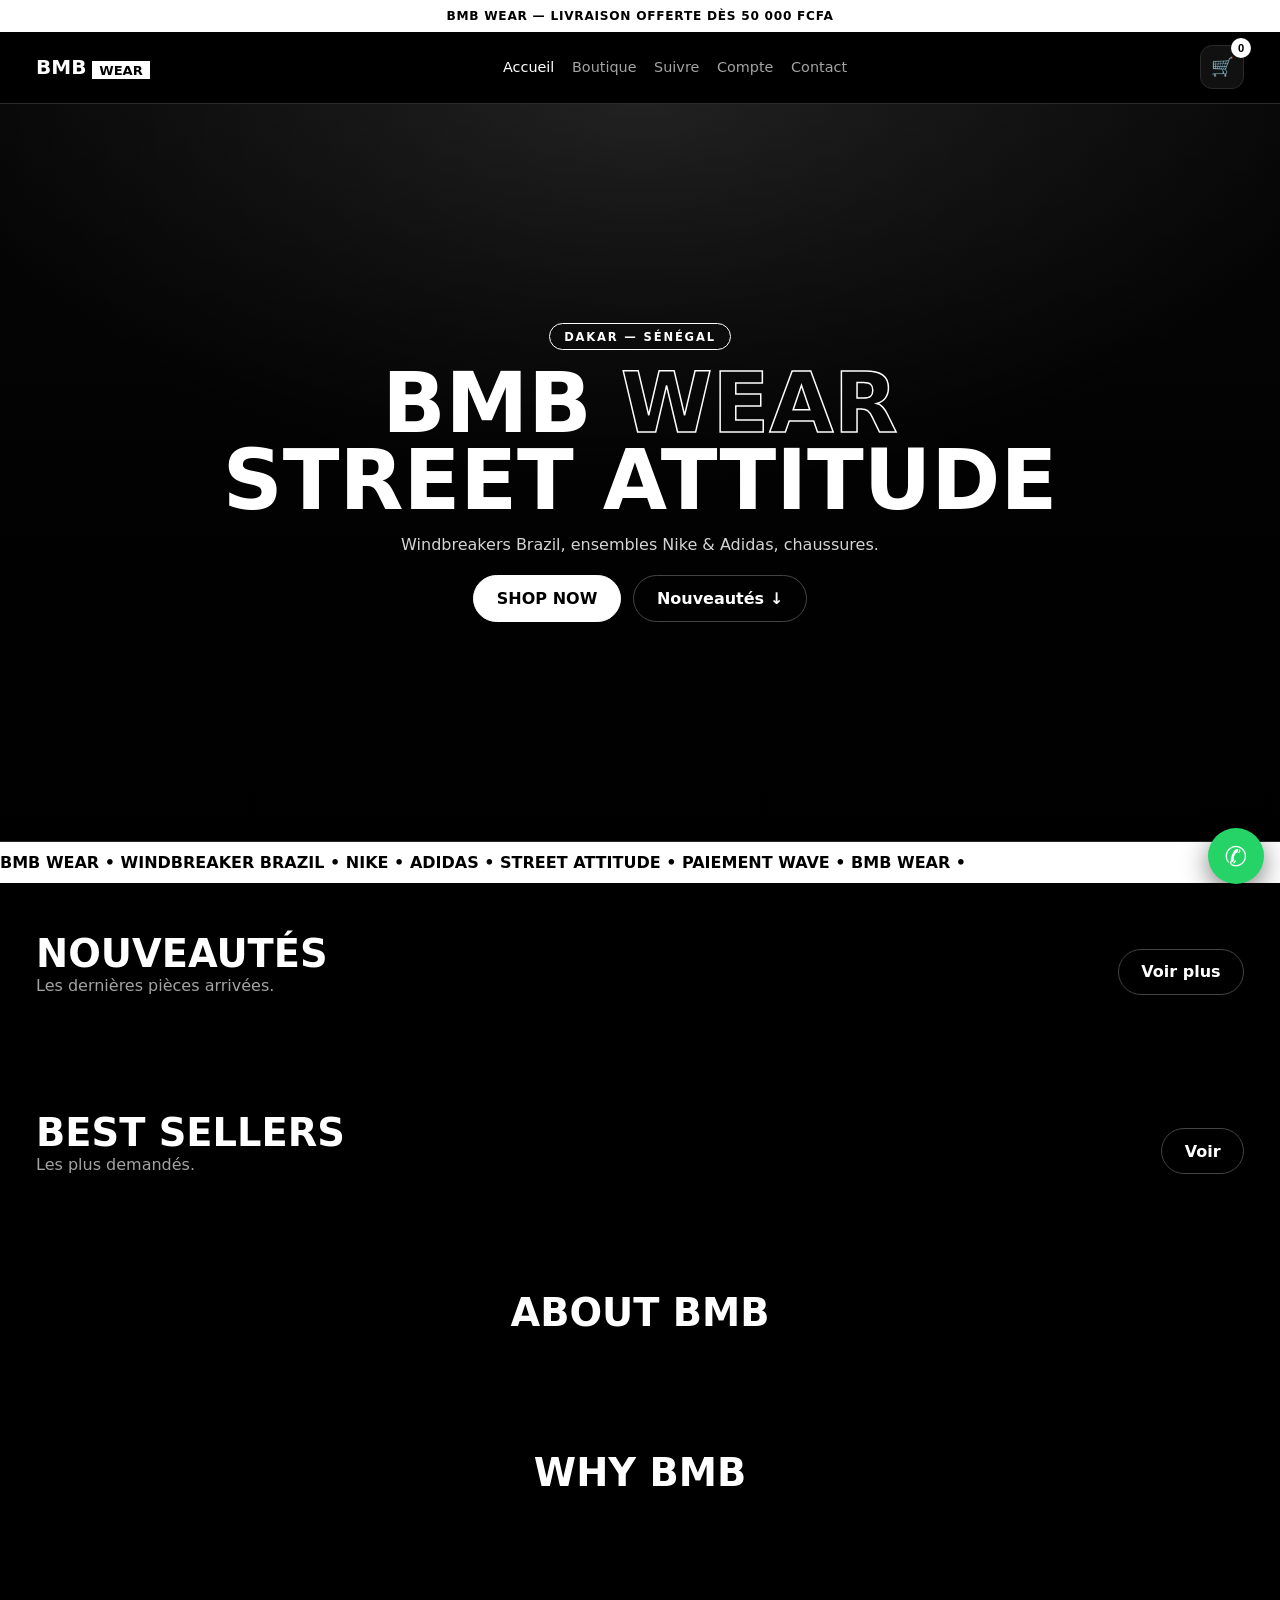
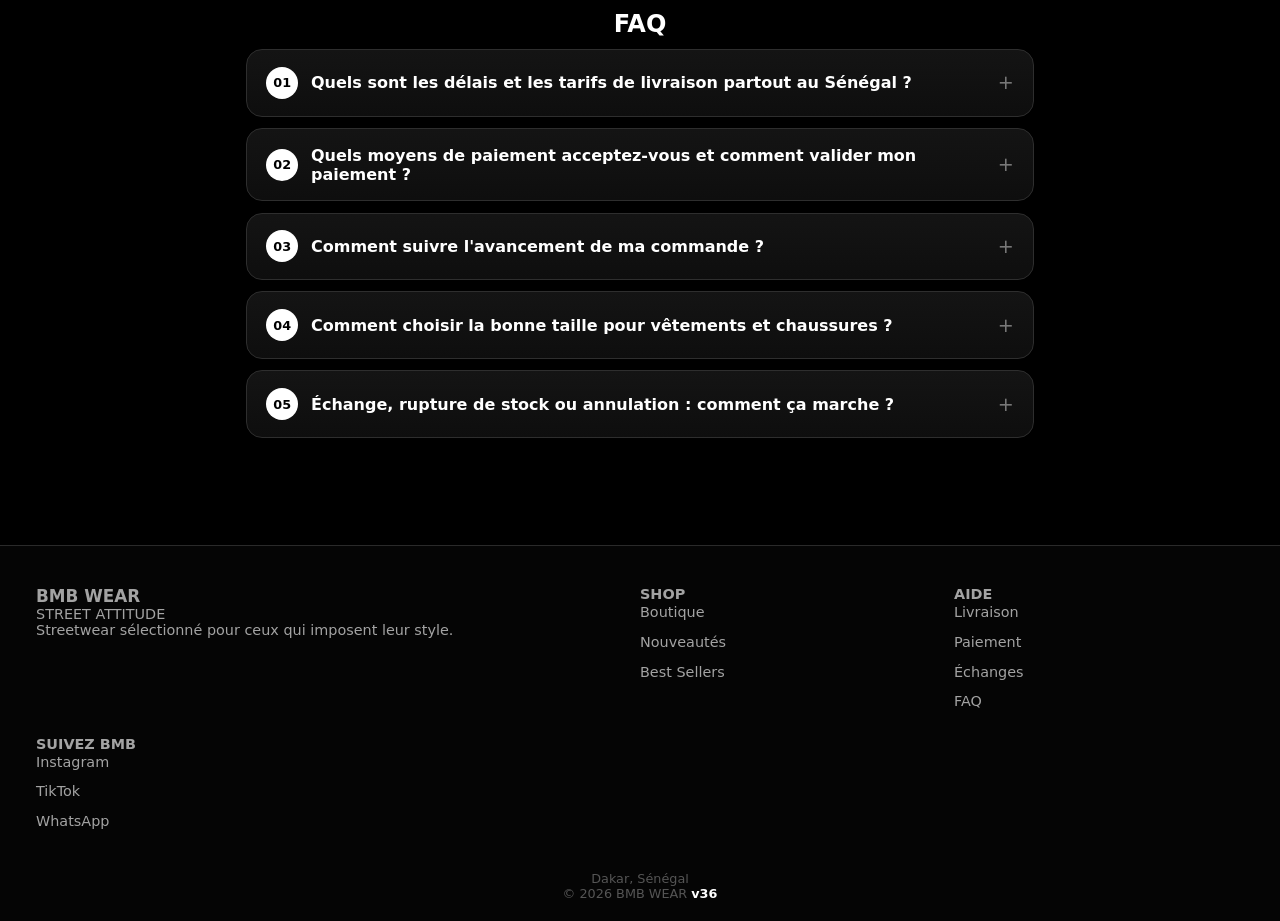
==== index.html @ f1d4ae8d "voyant connexion suivi + timeout" ====
<!DOCTYPE html><html lang="fr"><head><meta charset="UTF-8"><meta name="viewport" content="width=device-width,initial-scale=1">
<meta http-equiv="Cache-Control" content="no-cache, no-store, must-revalidate"><meta http-equiv="Pragma" content="no-cache"><meta http-equiv="Expires" content="0">
<title>BMB WEAR | Streetwear au Sénégal — Windbreakers, Nike, Adidas</title>
<meta name="description" content="BMB WEAR, boutique streetwear à Dakar : windbreakers Brazil, ensembles Nike & Adidas, chaussures. Paiement Wave, Orange Money, Free Money. Livraison partout au Sénégal.">
<meta property="og:title" content="BMB WEAR | Streetwear au Sénégal"><meta property="og:description" content="Windbreakers Brazil, ensembles Nike & Adidas. STREET ATTITUDE."><meta property="og:type" content="website">
<link rel="stylesheet" href="assets/style.css?v=53"></head>
<body><div class="topbar">BMB WEAR — Livraison offerte dès 50 000 FCFA</div>
<header><nav class="nav"><a class="logo" href="index.html">BMB<span>WEAR</span></a>
<div class="links" id="mlinks"><a href="index.html" class="active">Accueil</a><a href="boutique.html">Boutique</a><a href="suivi.html">Suivre</a><a href="compte.html">Compte</a><a href="contact.html">Contact</a></div>
<div class="nav-right"><button class="icon-btn" aria-label="Panier" onclick="toggleCart()">🛒<b id="count">0</b></button><button class="icon-btn burger" aria-label="Menu" onclick="toggleMenu()">☰</button></div></nav></header>
<section class="hero"><img class="bg" src="assets/img/brillant.jpg" alt="BMB WEAR streetwear Dakar" fetchpriority="high" style="position:absolute;inset:0;width:100%;height:100%;object-fit:cover;object-position:center 30%" onerror="this.remove()"><div class="bg-grad"></div><video class="bg" autoplay muted loop playsinline onerror="this.remove()"><source src="videos/hero.mp4"></video>
<div class="hero-inner"><span class="kicker">Dakar — Sénégal</span><h1>BMB <em>WEAR</em><br>STREET ATTITUDE</h1>
<p class="sub">Windbreakers Brazil, ensembles Nike & Adidas, chaussures.</p>
<div class="hero-cta"><a class="btn" href="boutique.html">SHOP NOW</a><a class="btn ghost" href="#nouveautes">Nouveautés ↓</a></div></div></section>
<div class="marquee"><div>BMB WEAR • WINDBREAKER BRAZIL • NIKE • ADIDAS • STREET ATTITUDE • PAIEMENT WAVE • BMB WEAR •</div></div>
<section class="section reveal" id="nouveautes"><div class="sec-head"><div><h2>Nouveautés</h2><p>Les dernières pièces arrivées.</p></div><a class="btn ghost" href="boutique.html?sort=new">Voir plus</a></div><div class="grid" id="newdrop"></div></section>
<section class="section reveal"><div class="sec-head"><div><h2>Best sellers</h2><p>Les plus demandés.</p></div><a class="btn ghost" href="boutique.html?sort=pop">Voir</a></div><div class="grid" id="best"></div></section>
<section class="section reveal"><div class="sec-head" style="justify-content:center"><h2>About BMB</h2></div>
<div class="about" id="about_txt"></div></section>
<section class="section reveal"><div class="sec-head" style="justify-content:center"><h2>Why BMB</h2></div>
<div class="trust" id="why_blocks"></div></section>
<section class="section faq reveal" id="faq"><h2 style="text-align:center">FAQ</h2>
<details><summary><span class="n">01</span>Quels sont les délais et les tarifs de livraison partout au Sénégal ?<span class="pl">+</span></summary><p>Livraison en 72h maximum partout au Sénégal. Dakar Centre : 2 000 FCFA — Banlieue : 3 000 FCFA — Régions : 5 000 FCFA. Livraison <b>offerte dès 50 000 FCFA</b> d'achat. <a href="livraison.html">Tout sur la livraison</a>.</p></details>
<details><summary><span class="n">02</span>Quels moyens de paiement acceptez-vous et comment valider mon paiement ?<span class="pl">+</span></summary><p>Wave et Orange Money au <b>77 478 98 75</b>, Free Money au <b>76 443 02 18</b>. Après ta commande, envoie la capture du paiement sur WhatsApp. Ta commande est réservée pendant 1h dans l'attente de la confirmation du paiement.</p></details>
<details><summary><span class="n">03</span>Comment suivre l'avancement de ma commande ?<span class="pl">+</span></summary><p>Va sur la page <b>Suivre</b>, entre ton numéro de téléphone et ton numéro de commande (CMD...). Suivez l'avancement de votre commande en 5 étapes.</p></details>
<details><summary><span class="n">04</span>Comment choisir la bonne taille pour vêtements et chaussures ?<span class="pl">+</span></summary><p>Vêtements : S à XL. Chaussures : pointures EU 38 à 46. Chaque fiche article a un <b>guide des tailles en cm</b>. En cas de doute, prends la plus grande.</p></details>
<details><summary><span class="n">05</span>Échange, rupture de stock ou annulation : comment ça marche ?<span class="pl">+</span></summary><p><b>Échange :</b> sous 48h après réception (non porté, étiquette) via WhatsApp avec ton N° CMD. <b>Rupture :</b> tailles grisées = épuisées, écris-nous pour le réassort. <b>Annulation :</b> sous 24h au <b>77 478 98 75</b>. <a href="infos.html">Conditions</a>.</p></details></section>
<footer><div class="foot"><div><h3>BMB WEAR</h3><p>STREET ATTITUDE</p><p>Streetwear sélectionné pour ceux qui imposent leur style.</p></div>
<div><b>SHOP</b><nav><a href="boutique.html">Boutique</a><a href="boutique.html?sort=new">Nouveautés</a><a href="boutique.html?sort=pop">Best Sellers</a></nav></div>
<div><b>AIDE</b><nav><a href="livraison.html">Livraison</a><a href="infos.html#paiement">Paiement</a><a href="infos.html">Échanges</a><a href="index.html#faq">FAQ</a></nav></div>
<div><b>SUIVEZ BMB</b><nav><a href="contact.html">Instagram</a><a href="contact.html">TikTok</a><a href="https://wa.me/221774789875">WhatsApp</a></nav></div></div>
<p style="text-align:center;padding:0 1rem 1.2rem;color:#555;font-size:.8rem">Dakar, Sénégal<br>© 2026 BMB WEAR <b style="color:#fff">v36</b></p></footer>
<div class="drawer" id="drawer"><header><b>Panier</b><button class="icon-btn" onclick="toggleCart()">✕</button></header><div class="cart-items" id="citems"></div><div style="padding:1rem;border-top:1px solid #2a2a2a"><p id="ctotal"></p><div id="shipgauge"></div><button class="btn" style="width:100%;margin-top:.6rem" onclick="location.href='commande.html'">Commander</button><p style="margin-top:.6rem;text-align:center"><a href="https://wa.me/221774789875?text=Bonjour%20BMB%20WEAR%2C%20question%20sur%20mon%20panier" target="_blank" style="font-size:.85rem;text-decoration:underline">Une question ? WhatsApp</a></p></div></div>
<div class="modal" id="pdetail"><div class="sheet wide"><div style="text-align:right"><button class="icon-btn" onclick="closeM('pdetail')">✕</button></div><div class="pd" id="pd_body"></div></div></div>
<div class="modal" id="checkout"><div class="sheet"><div class="ck-steps" id="cksteps"><div><b>1</b>Récap</div><div><b>2</b>Infos</div><div><b>3</b>Livraison</div><div><b>4</b>Paiement</div><div><b>5</b>Confirmé</div></div><h2>Finaliser la commande</h2><input id="c_nom" placeholder="Nom & Prénom"><input id="c_tel" placeholder="Téléphone"><label>Quartier / Ville</label><select id="c_quart" onchange="syncZone()"></select><p id="zone_auto" style="color:#22c55e;font-size:.85rem"></p><input id="c_adr" placeholder="Adresse complète (rue, villa, quartier)"><label>Paiement — Wave/OM: 77 478 98 75 • Free: 76 443 02 18</label><div class="pay"><button onclick="setPay(this,'Wave')" class="on">Wave</button><button onclick="setPay(this,'Orange Money')">Orange</button><button onclick="setPay(this,'Free Money')">Free</button></div><input id="c_code" placeholder="Code parrainage (optionnel)"><input id="c_note" placeholder="Notes (optionnel)"><div id="osum" style="margin:.8rem 0"></div><button class="btn" style="width:100%" onclick="confirmOrder()">Confirmer la commande</button><button class="btn ghost" style="width:100%;margin-top:.5rem" onclick="closeM('checkout')">Fermer</button><p style="margin-top:.6rem;text-align:center"><a href="https://wa.me/221774789875?text=Bonjour%20BMB%20WEAR%2C%20aide%20pour%20commander" target="_blank" style="font-size:.85rem;text-decoration:underline">Besoin d'aide ? WhatsApp</a></p></div></div>
<div class="modal" id="success"><div class="sheet" style="text-align:center"><h2>✓ Commande confirmée !</h2><p id="s_txt"></p><button class="btn ghost" onclick="closeM('success')">Continuer</button></div></div>
<div class="toast" id="toast"></div><script src="assets/db.js?v=53"></script><script src="assets/app.js?v=53"></script></body></html>
---- assets/style.css ----
:root{--bg:#000;--card:#111;--line:#2a2a2a;--txt:#fff;--mut:#a3a3a3;--r:14px;--max:1240px}
*{margin:0;padding:0;box-sizing:border-box}
html{scroll-behavior:smooth}
body{background:var(--bg);color:var(--txt);font-family:'Inter',system-ui,Arial,sans-serif;overflow-x:hidden}
a{color:inherit;text-decoration:none}
img,video{max-width:100%;display:block}
.topbar{background:#fff;color:#000;text-align:center;font-weight:800;font-size:.76rem;padding:.55rem;letter-spacing:.06em;text-transform:uppercase}
header{position:sticky;top:0;z-index:50;background:rgba(0,0,0,.92);backdrop-filter:blur(14px);border-bottom:1px solid var(--line)}
.nav{max-width:var(--max);margin:auto;display:flex;align-items:center;gap:.8rem;padding:.85rem 1rem}
.logo{font-weight:900;font-size:1.25rem;margin:0;flex-shrink:0}.logo span{background:#fff;color:#000;padding:.1rem .45rem;margin-left:.35rem;font-size:.82rem}
.links{display:flex;gap:1.1rem;font-size:.9rem;color:var(--mut);margin-left:auto}.links a.active,.links a:hover{color:#fff}
.nav-right{margin-left:auto;display:flex;align-items:center;gap:.6rem;flex-shrink:0}
.icon-btn{background:#111;border:1px solid var(--line);color:#fff;min-width:44px;height:44px;border-radius:12px;cursor:pointer;position:relative;font-size:1.15rem}
.icon-btn b{position:absolute;top:-8px;right:-8px;background:#fff;color:#000;font-size:.7rem;min-width:20px;height:20px;border-radius:50%;display:grid;place-items:center}
.burger{display:none}
.btn{background:#fff;color:#000;border:1px solid #fff;padding:.8rem 1.4rem;border-radius:999px;font-weight:800;cursor:pointer}
.btn.ghost{background:transparent;color:#fff;border:1px solid #444}
.hero{position:relative;min-height:82vh;display:grid;place-items:center;overflow:hidden;text-align:center;border-bottom:1px solid var(--line)}
.hero video.bg,.hero img.bg,.hero .bg-grad{position:absolute;inset:0;width:100%;height:100%;object-fit:cover}
.bg-grad{background:radial-gradient(700px 380px at 50% 0%,#333,transparent),linear-gradient(180deg,#0a0a0a,#000)}
.hero::after{content:"";position:absolute;inset:0;background:linear-gradient(180deg,rgba(0,0,0,.35),rgba(0,0,0,.82))}
.hero-inner{position:relative;z-index:2;max-width:900px;padding:2rem}
.kicker{display:inline-block;border:1px solid #fff;padding:.35rem .9rem;border-radius:999px;font-size:.72rem;font-weight:800;letter-spacing:.16em;text-transform:uppercase;margin-bottom:1rem}
h1{font-size:clamp(2.6rem,8vw,5.2rem);line-height:.92;font-weight:900;text-transform:uppercase}
h1 em{font-style:normal;-webkit-text-stroke:1.5px #fff;color:transparent}
.sub{color:#d4d4d4;margin:1rem auto;max-width:620px}
.hero-cta{display:flex;gap:.8rem;justify-content:center;flex-wrap:wrap;margin-top:1.3rem}
.marquee{background:#fff;color:#000;font-weight:900;overflow:hidden;white-space:nowrap;padding:.7rem 0}
.marquee div{display:inline-block;animation:scroll 18s linear infinite}
@keyframes scroll{to{transform:translateX(-50%)}}
.section{max-width:var(--max);margin:auto;padding:3rem 1rem}
.sec-head{display:flex;align-items:end;justify-content:space-between;margin-bottom:1.2rem;gap:1rem;flex-wrap:wrap}
.sec-head h2{font-size:clamp(1.5rem,3.5vw,2.4rem);text-transform:uppercase}
.sec-head p{color:var(--mut)}
.tag{font-size:.66rem;background:#fff;color:#000;font-weight:800;padding:.25rem .6rem;border-radius:999px;text-transform:uppercase}
.filters{display:flex;gap:.6rem;flex-wrap:wrap;margin:1rem 0}
.filters button{background:#111;border:1px solid var(--line);color:#fff;padding:.6rem 1rem;border-radius:999px;cursor:pointer}
.filters button.on{background:#fff;color:#000;font-weight:800}
.grid{display:grid;grid-template-columns:repeat(4,1fr);gap:1rem}
.card{background:#111;border:1px solid var(--line);border-radius:var(--r);overflow:hidden;cursor:pointer;transition:.2s}
.card:hover{transform:translateY(-5px);border-color:#fff}
.card .im{aspect-ratio:3/3.4;background:#1c1c1c;display:grid;place-items:center;font-size:3.2rem;position:relative;overflow:hidden}
.card .im img{width:100%;height:100%;object-fit:cover}
.badge{position:absolute;top:.6rem;left:.6rem;display:flex;gap:.35rem;flex-wrap:wrap}
.badge i{font-style:normal;font-size:.64rem;font-weight:800;padding:.28rem .55rem;border-radius:999px;background:#000;color:#fff;border:1px solid #fff}
.badge i.red{background:#fff;color:#000}.badge i.warn{background:#f59e0b;color:#000;border-color:#f59e0b}
.card .bd{padding:.85rem}
.card h3{font-size:.9rem}.price{font-weight:900;margin:.35rem 0}.price s{color:var(--mut);font-weight:400;font-size:.82rem;margin-left:.35rem}
.card .row{display:flex;gap:.5rem;margin-top:.55rem}.card .row button{border:0;font-weight:800;cursor:pointer;min-height:52px}
.add{flex:1;background:#fff;color:#000;font-size:1.05rem;border-radius:12px;padding:.9rem}.fav{background:#222;color:#fff;border:1px solid var(--line);min-width:54px;border-radius:12px;font-size:1.25rem}
.shop-tools{display:grid;grid-template-columns:1fr 220px;gap:.6rem}
.shop-tools input,.shop-tools select{background:#111;border:1px solid var(--line);color:#fff;padding:.75rem 1rem;border-radius:12px;width:100%}
.faq{max-width:820px;margin:auto}.faq details{background:linear-gradient(180deg,#141414,#0e0e0e);border:1px solid #2e2e2e;border-radius:16px;padding:0;margin:.7rem 0;overflow:hidden;transition:.25s}
.faq details[open]{border-color:#fff}
.faq summary{cursor:pointer;list-style:none;display:flex;align-items:center;gap:.8rem;padding:1.05rem 1.2rem;font-weight:800}
.faq summary::-webkit-details-marker{display:none}
.faq summary .n{width:32px;height:32px;flex-shrink:0;border-radius:50%;background:#fff;color:#000;display:grid;place-items:center;font-size:.8rem;font-weight:900}
.faq summary .pl{margin-left:auto;color:#777;font-size:1.2rem;font-weight:400}
.faq details[open] summary .pl{transform:rotate(45deg);color:#fff}
.faq details p{padding:0 1.2rem 1.15rem 3.6rem;color:#c9c9c9;font-size:.9rem;line-height:1.55;margin:0}
.colls{display:grid;grid-template-columns:repeat(3,1fr);gap:1rem}
.coll{position:relative;border-radius:18px;overflow:hidden;border:1px solid var(--line);aspect-ratio:3/4;display:flex;align-items:flex-end;background:#141414}
.coll .bg{position:absolute;inset:0;display:grid;place-items:center;font-size:4.5rem;background:linear-gradient(135deg,#232323,#050505)}
.coll .bg img{width:100%;height:100%;object-fit:cover;object-position:center 30%}
.coll .tx{position:relative;padding:1.2rem;background:linear-gradient(transparent,rgba(0,0,0,.92));width:100%}
.coll .tx h3{font-size:1.25rem;text-transform:uppercase;margin:.45rem 0 .2rem}.coll .tx p{color:#bbb;font-size:.85rem;margin:.3rem 0 .9rem}
.coll-price{display:block;font-weight:900;font-size:1.1rem;color:#fff;margin:.4rem 0 1.1rem}
.coll .tx .btn{display:inline-block}
.foot{max-width:var(--max);margin:auto;padding:2.5rem 1rem;display:grid;grid-template-columns:2fr 1fr 1fr;gap:2rem;color:var(--mut);font-size:.9rem}
.foot nav{display:flex;flex-direction:column;gap:.55rem}.foot nav a{padding:.15rem 0}.foot nav a:hover{color:#fff}
.contact-grid,.track-grid,.auth-grid{display:grid;grid-template-columns:1fr 1fr;gap:1rem}
form.box,.panel{background:#111;border:1px solid var(--line);border-radius:var(--r);padding:1.3rem}
input,select,textarea{width:100%;background:#0a0a0a;border:1px solid var(--line);color:#fff;padding:.8rem;border-radius:10px;margin:.35rem 0}
input[type=color]{height:44px;padding:.2rem;cursor:pointer}
label{font-size:.78rem;color:var(--mut)}
.drawer{position:fixed;top:0;right:-430px;width:410px;max-width:94vw;height:100dvh;background:#0a0a0a;border-left:1px solid #333;z-index:99;transition:.3s;display:flex;flex-direction:column}
.drawer.open{right:0}.drawer header{padding:1rem;border-bottom:1px solid var(--line);display:flex;justify-content:space-between;align-items:center;background:#0a0a0a}
.cart-items{flex:1;overflow:auto;padding:1rem;display:flex;flex-direction:column;gap:.7rem}
.citem{display:flex;gap:.7rem;background:#161616;border:1px solid var(--line);border-radius:12px;padding:.6rem;align-items:center;font-size:.85rem}
.citem .t{flex:1}.citem small{color:var(--mut)}
.dot{width:16px;height:16px;border-radius:50%;display:inline-block;border:1px solid #fff;vertical-align:middle}
.qty{display:flex;gap:.4rem;align-items:center}.qty button{width:26px;height:26px;border-radius:8px;border:1px solid var(--line);background:#222;color:#fff;cursor:pointer}
.modal{position:fixed;inset:0;background:rgba(0,0,0,.82);display:none;place-items:center;z-index:100;padding:1rem}
.modal.open{display:grid}.sheet{background:#111;border:1px solid #333;border-radius:20px;max-width:560px;width:100%;padding:1.4rem;max-height:92dvh;overflow:auto}
.sheet.wide{max-width:920px}
.pd{display:grid;grid-template-columns:1fr 1fr;gap:1.2rem}
#pd_gal{order:1;min-width:0}#pd_info{order:2;min-width:0}
.fav-grid{display:grid;grid-template-columns:repeat(3,1fr);gap:.6rem;margin-top:.6rem}
.fav-card{background:#161616;border:1px solid var(--line);border-radius:12px;padding:.5rem;text-align:center;cursor:pointer}
.fav-card img{width:100%;aspect-ratio:1;object-fit:cover;border-radius:8px}
.fav-card b{display:block;font-size:.76rem;margin-top:.35rem;line-height:1.25}
.fav-card small{color:var(--mut)}
.gal-main{aspect-ratio:3/3.4;background:#1c1c1c;border-radius:14px;display:grid;place-items:center;font-size:4rem;overflow:hidden}
.gal-main img{width:100%;height:100%;object-fit:cover}
.sw{display:flex;gap:.5rem;flex-wrap:wrap;margin:.5rem 0}
.sw button{width:38px;height:38px;border-radius:50%;border:2px solid #444;cursor:pointer}
.sw button.on{border-color:#fff;box-shadow:0 0 0 2px #fff}
.sz{display:flex;gap:.5rem;flex-wrap:wrap;margin:.5rem 0}
.sz button{background:#0a0a0a;border:1px solid var(--line);color:#fff;padding:.55rem .9rem;border-radius:10px;cursor:pointer}
.sz button.on{background:#fff;color:#000;font-weight:800}.sz button:disabled{opacity:.3;text-decoration:line-through}
.guide{width:100%;font-size:.8rem;border-collapse:collapse;margin-top:.5rem}
.guide td,.guide th{border:1px solid var(--line);padding:.45rem;text-align:center}
.pay{display:grid;grid-template-columns:repeat(3,1fr);gap:.6rem}.pay button{border:2px solid var(--line);background:#0a0a0a;color:#fff;border-radius:12px;padding:.7rem;cursor:pointer;font-weight:800}.pay button.on{border-color:#fff;background:#fff;color:#000}
footer{border-top:1px solid var(--line);margin-top:3rem;background:#050505}
.foot{max-width:var(--max);margin:auto;padding:2.5rem 1rem;display:grid;grid-template-columns:2fr 1fr 1fr;gap:1.5rem;color:var(--mut);font-size:.9rem}
.reveal{opacity:0;transform:translateY(22px);transition:.55s}.reveal.v{opacity:1;transform:none}
.toast{position:fixed;bottom:1rem;left:50%;transform:translateX(-50%);background:#fff;color:#000;padding:.8rem 1.2rem;border-radius:999px;font-weight:800;z-index:200;display:none;max-width:92vw;text-align:center}
#success .sheet p{margin:.7rem 0}
#success .sheet .btn,#success .sheet .btn.ghost{display:block;width:100%;margin:.5rem 0}
.ord{background:#0d0d0d;border:1px solid #2a2a2a;border-radius:18px;overflow:hidden}
.ord-head{padding:1.1rem 1.2rem;border-bottom:1px solid #222;display:flex;gap:.8rem;align-items:center;flex-wrap:wrap}
.ord-head .num{background:#fff;color:#000;font-weight:900;border-radius:10px;padding:.3rem .7rem}
.pill{font-size:.72rem;font-weight:800;border-radius:999px;padding:.35rem .8rem;border:1px solid #444;color:#ddd}
.pill.s0{border-color:#f59e0b;color:#fbbf24}.pill.s1{border-color:#38bdf8;color:#7dd3fc}.pill.s2{border-color:#a78bfa;color:#c4b5fd}.pill.s3{border-color:#fb923c;color:#fdba74}.pill.s4{border-color:#22c55e;color:#4ade80}.pill.sx{border-color:#ef4444;color:#fca5a5}
.steps{padding:1.1rem 1.2rem;display:grid;gap:0;max-width:640px}
.step{display:grid;grid-template-columns:34px 1fr;gap:.8rem;position:relative;padding-bottom:1.25rem;text-align:left}
.step:last-child{padding-bottom:0}
.step::before{content:"";position:absolute;left:16px;top:34px;bottom:0;width:2px;background:#262626}
.step:last-child::before{display:none}
.step.done::before{background:#fff}
.sdot{width:16px;height:16px;border-radius:50%;border:2px solid #3a3a3a;background:transparent;justify-self:center;margin-top:5px;z-index:1;flex-shrink:0}
.step.done .sdot{border-color:#fff;background:#fff}
.step.now .sdot{border-color:#fff;background:transparent;position:relative;box-shadow:0 0 0 5px rgba(255,255,255,.12)}
.step.now .sdot::after{content:"";position:absolute;inset:3px;border-radius:50%;background:#fff}
.step h4{font-size:.9rem;margin:0;line-height:1.35}.step small{color:#9a9a9a;font-size:.76rem}
.step.now h4{color:#fff}
.ord-sec{padding:1rem 1.2rem;border-top:1px solid #222}
.ord-sec h5{font-size:.72rem;letter-spacing:.12em;text-transform:uppercase;color:#8a8a8a;margin-bottom:.55rem}
.oitem{display:flex;gap:.7rem;align-items:center;background:#141414;border:1px solid #242424;border-radius:12px;padding:.55rem .65rem;margin:.4rem 0;font-size:.86rem}
.oitem img{width:46px;height:54px;object-fit:cover;border-radius:9px;flex-shrink:0}
.kv{display:grid;grid-template-columns:1fr auto;gap:.3rem .8rem;font-size:.88rem}
.kv span{color:#9a9a9a}.kv b{text-align:right;overflow-wrap:anywhere}
.cancel-box{background:#1a0d0d;border:1px solid #7f1d1d;border-radius:14px;padding:1rem;margin-top:1rem;font-size:.9rem}
.pill{font-size:.72rem;font-weight:800;padding:.35rem .8rem;border-radius:999px;background:#fff;color:#000}
.pill.warn{background:#f59e0b}.pill.bad{background:#ff4444;color:#fff}
.adm{display:grid;grid-template-columns:240px 1fr;min-height:100dvh}.side{background:#0a0a0a;border-right:1px solid var(--line);padding:1rem}.side a{display:block;padding:.7rem .9rem;border-radius:10px;color:var(--mut);cursor:pointer}.side a.on,.side a:hover{background:#1e1e1e;color:#fff}
.kpis{display:grid;grid-template-columns:repeat(4,1fr);gap:1rem;margin:1rem 0}.kpi{background:#111;border:1px solid var(--line);border-radius:14px;padding:1rem}.kpi strong{font-size:1.4rem;display:block}
table{width:100%;border-collapse:collapse;font-size:.86rem}th,td{padding:.65rem;border-bottom:1px solid var(--line);text-align:left}th{color:var(--mut)}
.prow{display:grid;grid-template-columns:1fr 1fr;gap:.5rem}
@media(max-width:900px){.grid{grid-template-columns:repeat(2,1fr)}.video-strip,.contact-grid,.track-grid,.auth-grid,.pd,.prow{grid-template-columns:1fr}
#pd_gal{order:1}#pd_info{order:2}.fav-grid{grid-template-columns:repeat(2,1fr)}
.foot{grid-template-columns:1fr;gap:1.4rem;text-align:left}.foot nav{flex-direction:row;flex-wrap:wrap;gap:.5rem}.foot nav a{background:#141414;border:1px solid var(--line);border-radius:999px;padding:.5rem .95rem;font-size:.85rem}
.nav{padding:.7rem .8rem}.links{display:none;position:absolute;top:100%;left:0;right:0;background:#050505;border-bottom:1px solid var(--line);padding:.6rem .8rem;flex-direction:column;gap:0;z-index:60;margin-left:0}.links a{padding:.8rem .4rem;border-bottom:1px solid #161616;font-size:1rem}
.nav-right{margin-left:auto}.burger{display:block}.adm{grid-template-columns:1fr}.kpis{grid-template-columns:repeat(2,1fr)}.shop-tools{grid-template-columns:1fr}.filters{flex-wrap:nowrap;overflow-x:auto;padding-bottom:.4rem}.filters button{flex-shrink:0}.card h3{font-size:.8rem}.colls{grid-template-columns:1fr}.coll{aspect-ratio:4/5}
.ord-head{padding:.9rem}.steps{padding:1rem .9rem}.step{grid-template-columns:30px 1fr;gap:.6rem;padding-bottom:1.1rem}.step::before{left:14px;top:28px}.sdot{width:14px;height:14px}.step h4{font-size:.85rem}.step small{font-size:.75rem}.ord-sec{padding:.9rem}.kv{font-size:.8rem;gap:.25rem .6rem}.oitem{font-size:.8rem}.oitem img{width:40px;height:48px}.pill{font-size:.66rem}}
/* ===== V2 ===== */
.badge i.gold{background:#d4af37;color:#000;border-color:#d4af37}
.wa-float{position:fixed;right:1rem;bottom:1rem;z-index:90;width:56px;height:56px;border-radius:50%;background:#25D366;color:#fff;display:grid;place-items:center;font-size:1.7rem;border:0;cursor:pointer;box-shadow:0 8px 26px rgba(0,0,0,.5)}
.ck-steps{display:flex;gap:.3rem;margin-bottom:1rem}
.ck-steps div{flex:1;text-align:center;font-size:.62rem;color:#777;text-transform:uppercase;letter-spacing:.03em}
.ck-steps div b{width:26px;height:26px;margin:0 auto .25rem;border-radius:50%;border:2px solid #444;display:grid;place-items:center;font-size:.7rem}
.ck-steps div.on{color:#fff}.ck-steps div.on b{border-color:#fff;background:#fff;color:#000}
.gauge{height:8px;background:#222;border-radius:99px;overflow:hidden;margin:.5rem 0}
.gauge i{display:block;height:100%;background:#fff}
.trust{display:grid;grid-template-columns:repeat(4,1fr);gap:.8rem;margin-top:1.2rem}
.trust div{background:#0d0d0d;border:1px solid var(--line);border-radius:14px;padding:.9rem;font-size:.82rem;color:#ccc}
.trust b{display:block;font-size:1.3rem;margin-bottom:.3rem}
.about{max-width:720px;margin:auto;text-align:center;color:#c9c9c9;line-height:1.7}
.follow{display:flex;gap:.7rem;justify-content:center;flex-wrap:wrap;margin-top:1rem}
.review-empty{border:1px dashed #444;border-radius:16px;padding:2rem;text-align:center;color:#999}
.fav-add{position:absolute;top:.4rem;right:.4rem;width:32px;height:32px;border-radius:50%;background:#fff;color:#000;border:0;font-weight:900;cursor:pointer;z-index:2}
.timeline-v{display:grid;gap:0;max-width:560px;margin:1rem auto}
.timeline-v div{display:grid;grid-template-columns:30px 1fr;gap:.7rem;position:relative;padding-bottom:1.1rem;font-size:.88rem}
.timeline-v div::before{content:"";position:absolute;left:14px;top:30px;bottom:0;width:2px;background:#2a2a2a}
.timeline-v div:last-child::before{display:none}
.timeline-v b{width:30px;height:30px;border-radius:50%;border:2px solid #fff;background:#fff;color:#000;display:grid;place-items:center;font-size:.8rem;z-index:1}
.chart{display:flex;align-items:flex-end;gap:.4rem;height:150px;padding-top:.5rem}
.chart .bar{flex:1;display:flex;flex-direction:column;align-items:center;justify-content:flex-end;height:100%;min-width:0}
.chart .bar i{width:100%;max-width:26px;background:#fff;border-radius:4px 4px 0 0;min-height:2px}
.chart .bar small{font-size:.62rem;color:#888;margin-top:.25rem}
@media(max-width:900px){.trust{grid-template-columns:repeat(2,1fr)}}
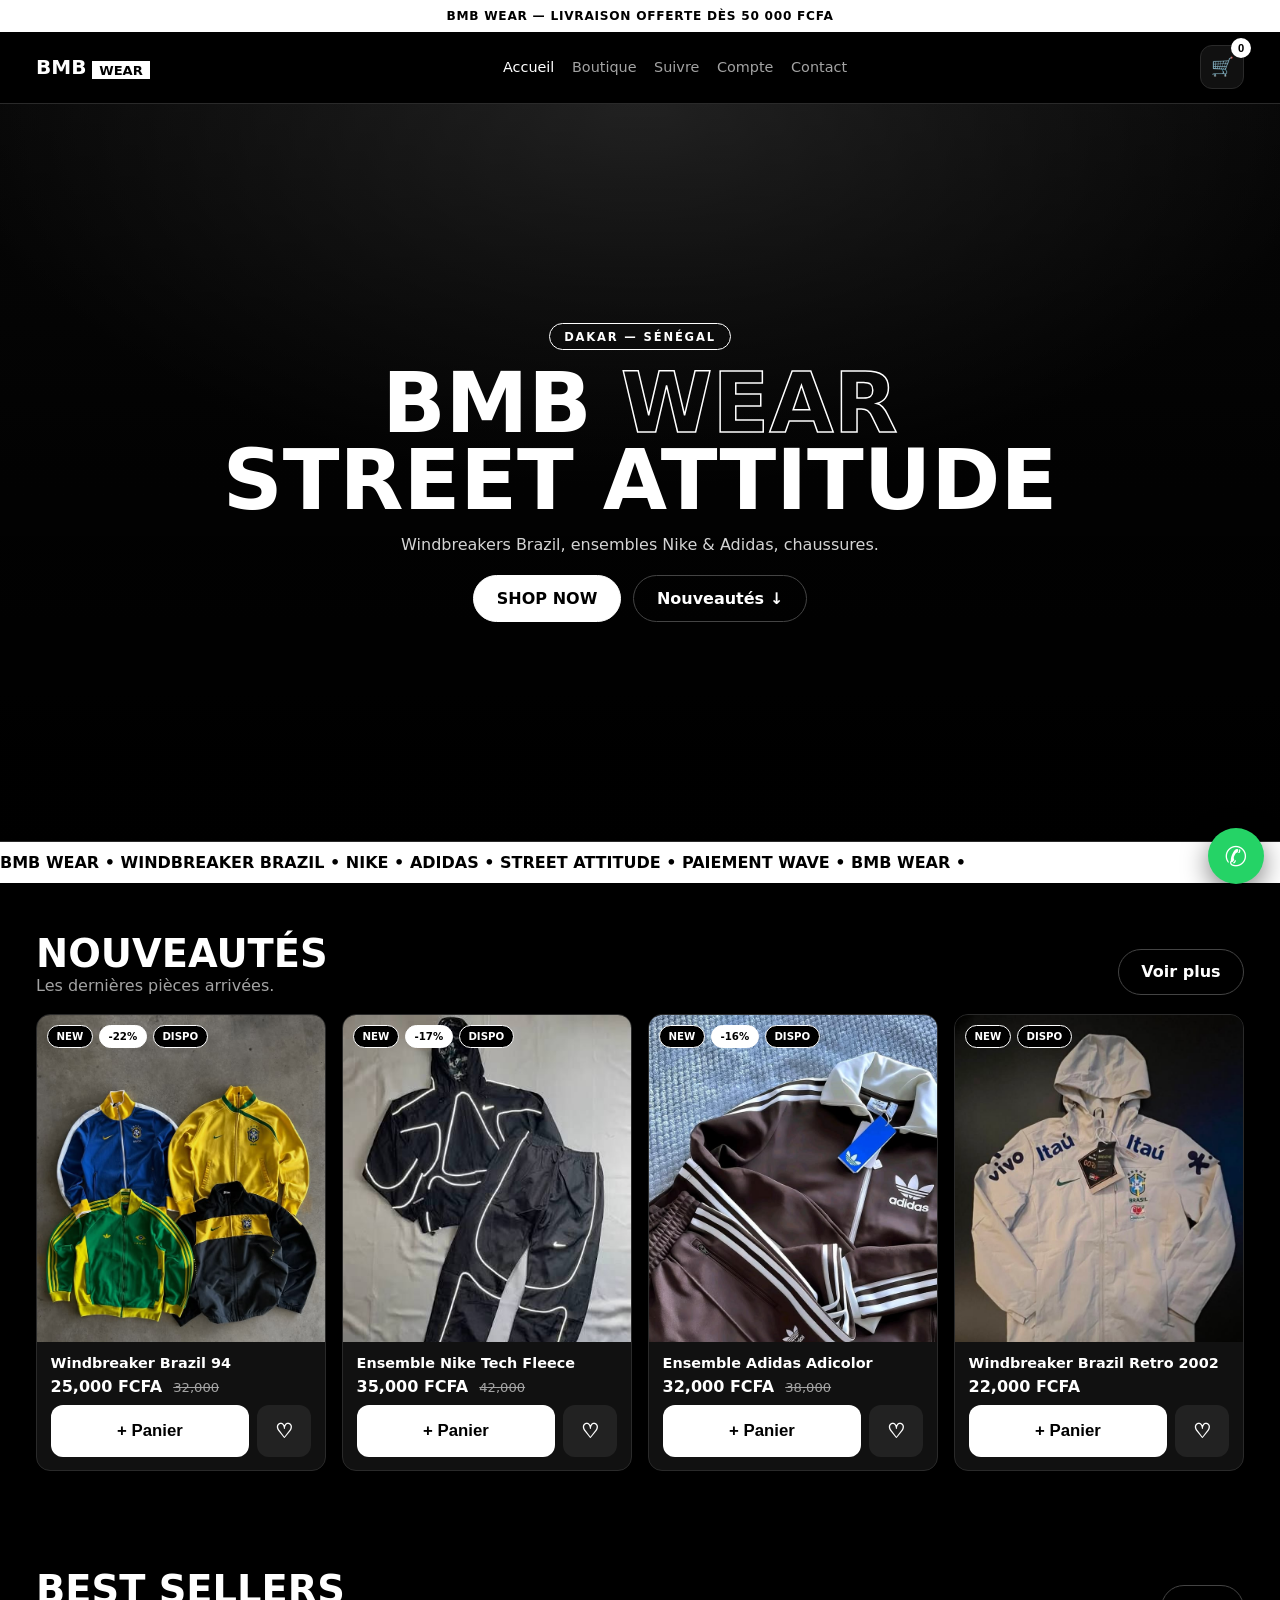
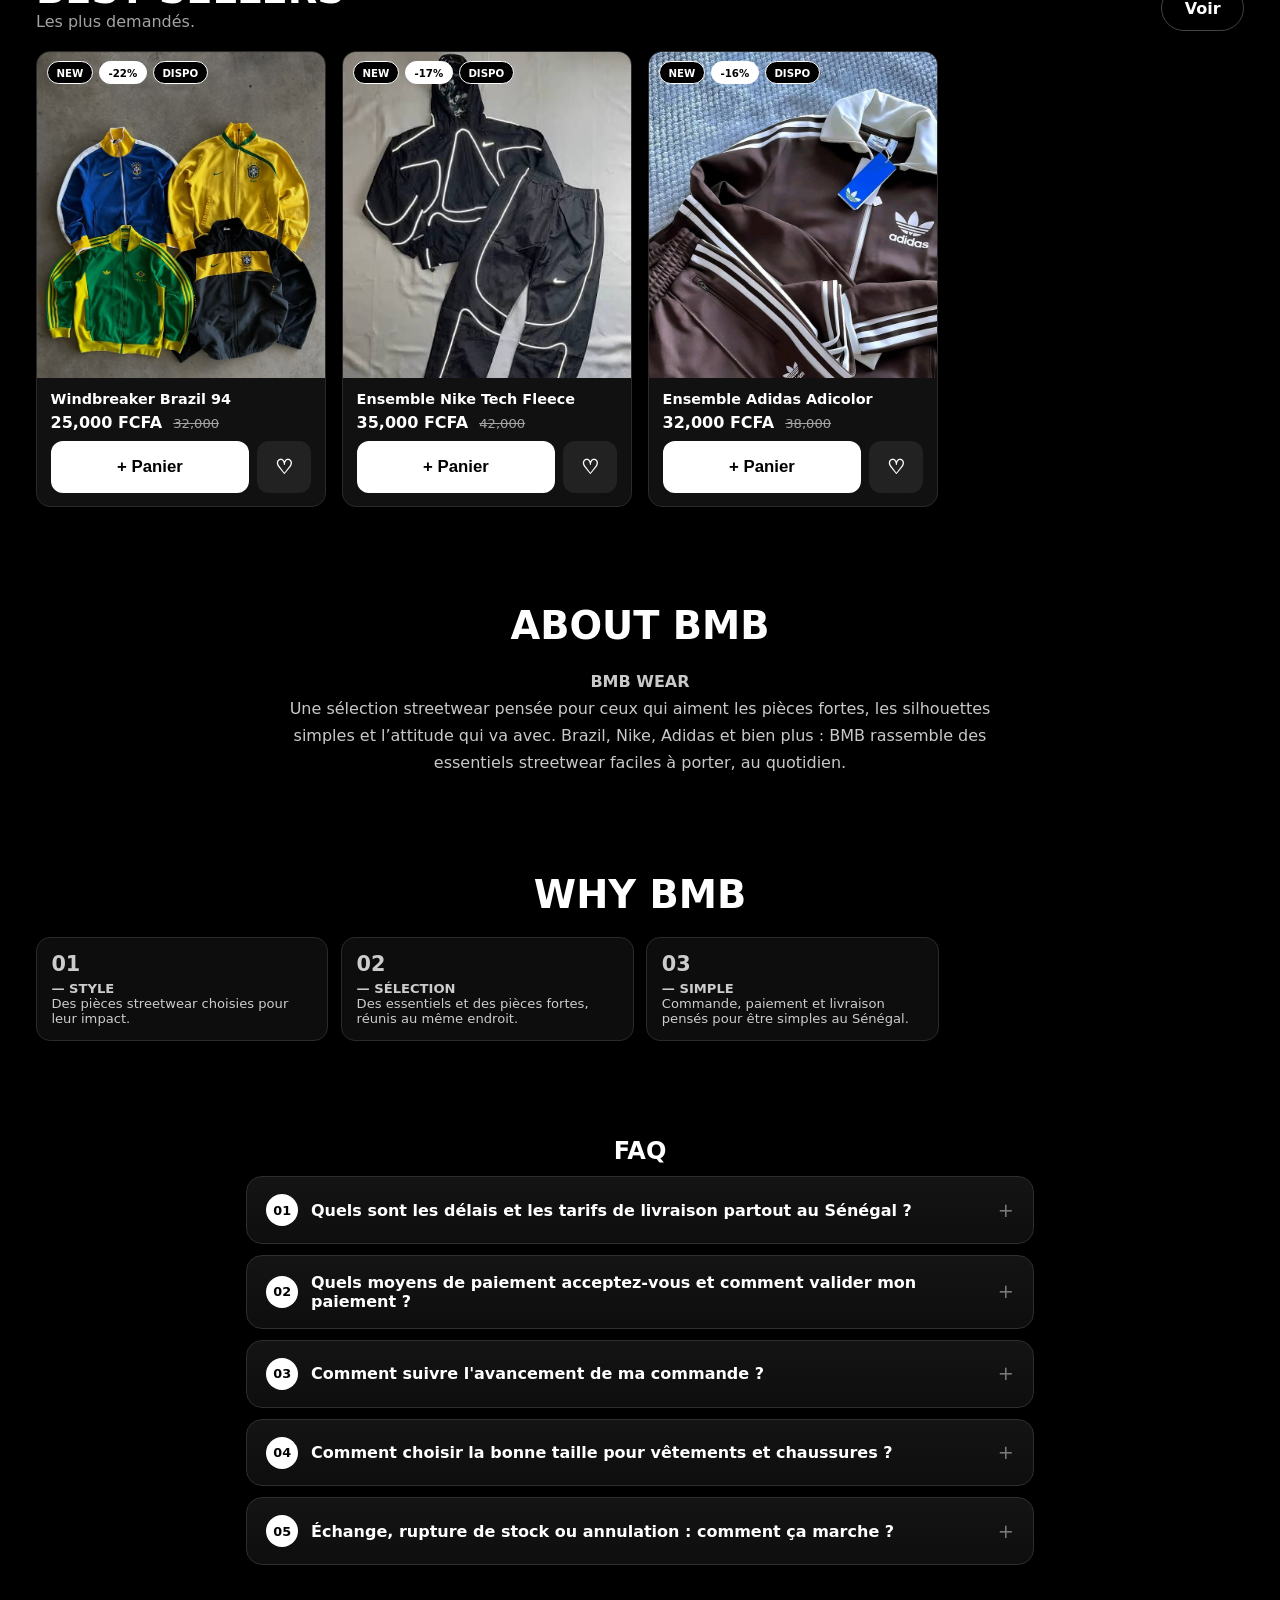
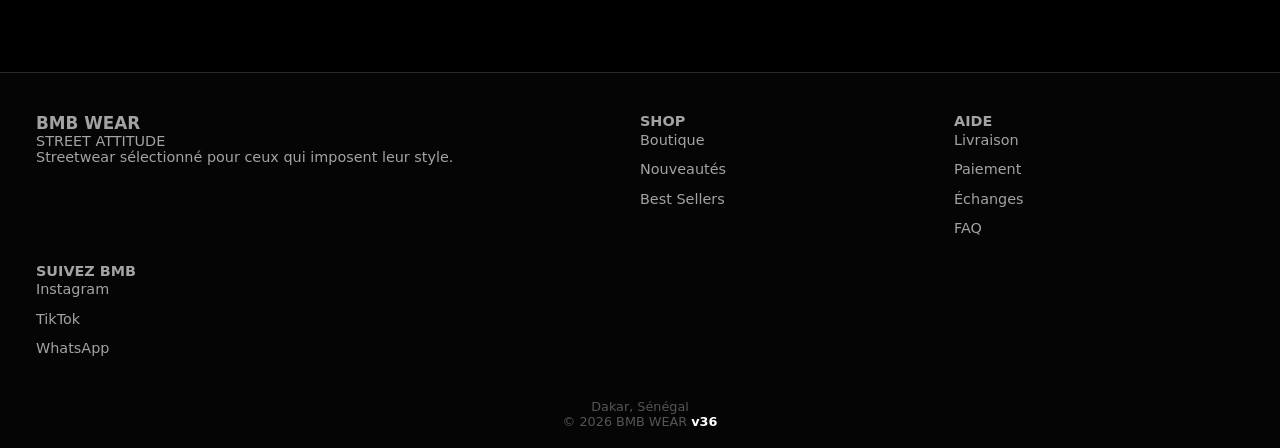
==== commit 8655b0fb: "fix cloudDot bloque affichage" ====
--- a/index.html
+++ b/index.html
@@ -3,7 +3,7 @@
 <title>BMB WEAR | Streetwear au Sénégal — Windbreakers, Nike, Adidas</title>
 <meta name="description" content="BMB WEAR, boutique streetwear à Dakar : windbreakers Brazil, ensembles Nike & Adidas, chaussures. Paiement Wave, Orange Money, Free Money. Livraison partout au Sénégal.">
 <meta property="og:title" content="BMB WEAR | Streetwear au Sénégal"><meta property="og:description" content="Windbreakers Brazil, ensembles Nike & Adidas. STREET ATTITUDE."><meta property="og:type" content="website">
-<link rel="stylesheet" href="assets/style.css?v=53"></head>
+<link rel="stylesheet" href="assets/style.css?v=60"></head>
 <body><div class="topbar">BMB WEAR — Livraison offerte dès 50 000 FCFA</div>
 <header><nav class="nav"><a class="logo" href="index.html">BMB<span>WEAR</span></a>
 <div class="links" id="mlinks"><a href="index.html" class="active">Accueil</a><a href="boutique.html">Boutique</a><a href="suivi.html">Suivre</a><a href="compte.html">Compte</a><a href="contact.html">Contact</a></div>
@@ -34,4 +34,4 @@
 <div class="modal" id="pdetail"><div class="sheet wide"><div style="text-align:right"><button class="icon-btn" onclick="closeM('pdetail')">✕</button></div><div class="pd" id="pd_body"></div></div></div>
 <div class="modal" id="checkout"><div class="sheet"><div class="ck-steps" id="cksteps"><div><b>1</b>Récap</div><div><b>2</b>Infos</div><div><b>3</b>Livraison</div><div><b>4</b>Paiement</div><div><b>5</b>Confirmé</div></div><h2>Finaliser la commande</h2><input id="c_nom" placeholder="Nom & Prénom"><input id="c_tel" placeholder="Téléphone"><label>Quartier / Ville</label><select id="c_quart" onchange="syncZone()"></select><p id="zone_auto" style="color:#22c55e;font-size:.85rem"></p><input id="c_adr" placeholder="Adresse complète (rue, villa, quartier)"><label>Paiement — Wave/OM: 77 478 98 75 • Free: 76 443 02 18</label><div class="pay"><button onclick="setPay(this,'Wave')" class="on">Wave</button><button onclick="setPay(this,'Orange Money')">Orange</button><button onclick="setPay(this,'Free Money')">Free</button></div><input id="c_code" placeholder="Code parrainage (optionnel)"><input id="c_note" placeholder="Notes (optionnel)"><div id="osum" style="margin:.8rem 0"></div><button class="btn" style="width:100%" onclick="confirmOrder()">Confirmer la commande</button><button class="btn ghost" style="width:100%;margin-top:.5rem" onclick="closeM('checkout')">Fermer</button><p style="margin-top:.6rem;text-align:center"><a href="https://wa.me/221774789875?text=Bonjour%20BMB%20WEAR%2C%20aide%20pour%20commander" target="_blank" style="font-size:.85rem;text-decoration:underline">Besoin d'aide ? WhatsApp</a></p></div></div>
 <div class="modal" id="success"><div class="sheet" style="text-align:center"><h2>✓ Commande confirmée !</h2><p id="s_txt"></p><button class="btn ghost" onclick="closeM('success')">Continuer</button></div></div>
-<div class="toast" id="toast"></div><script src="assets/db.js?v=53"></script><script src="assets/app.js?v=53"></script></body></html>
+<div class="toast" id="toast"></div><script src="assets/db.js?v=60"></script><script src="assets/app.js?v=60"></script></body></html>
